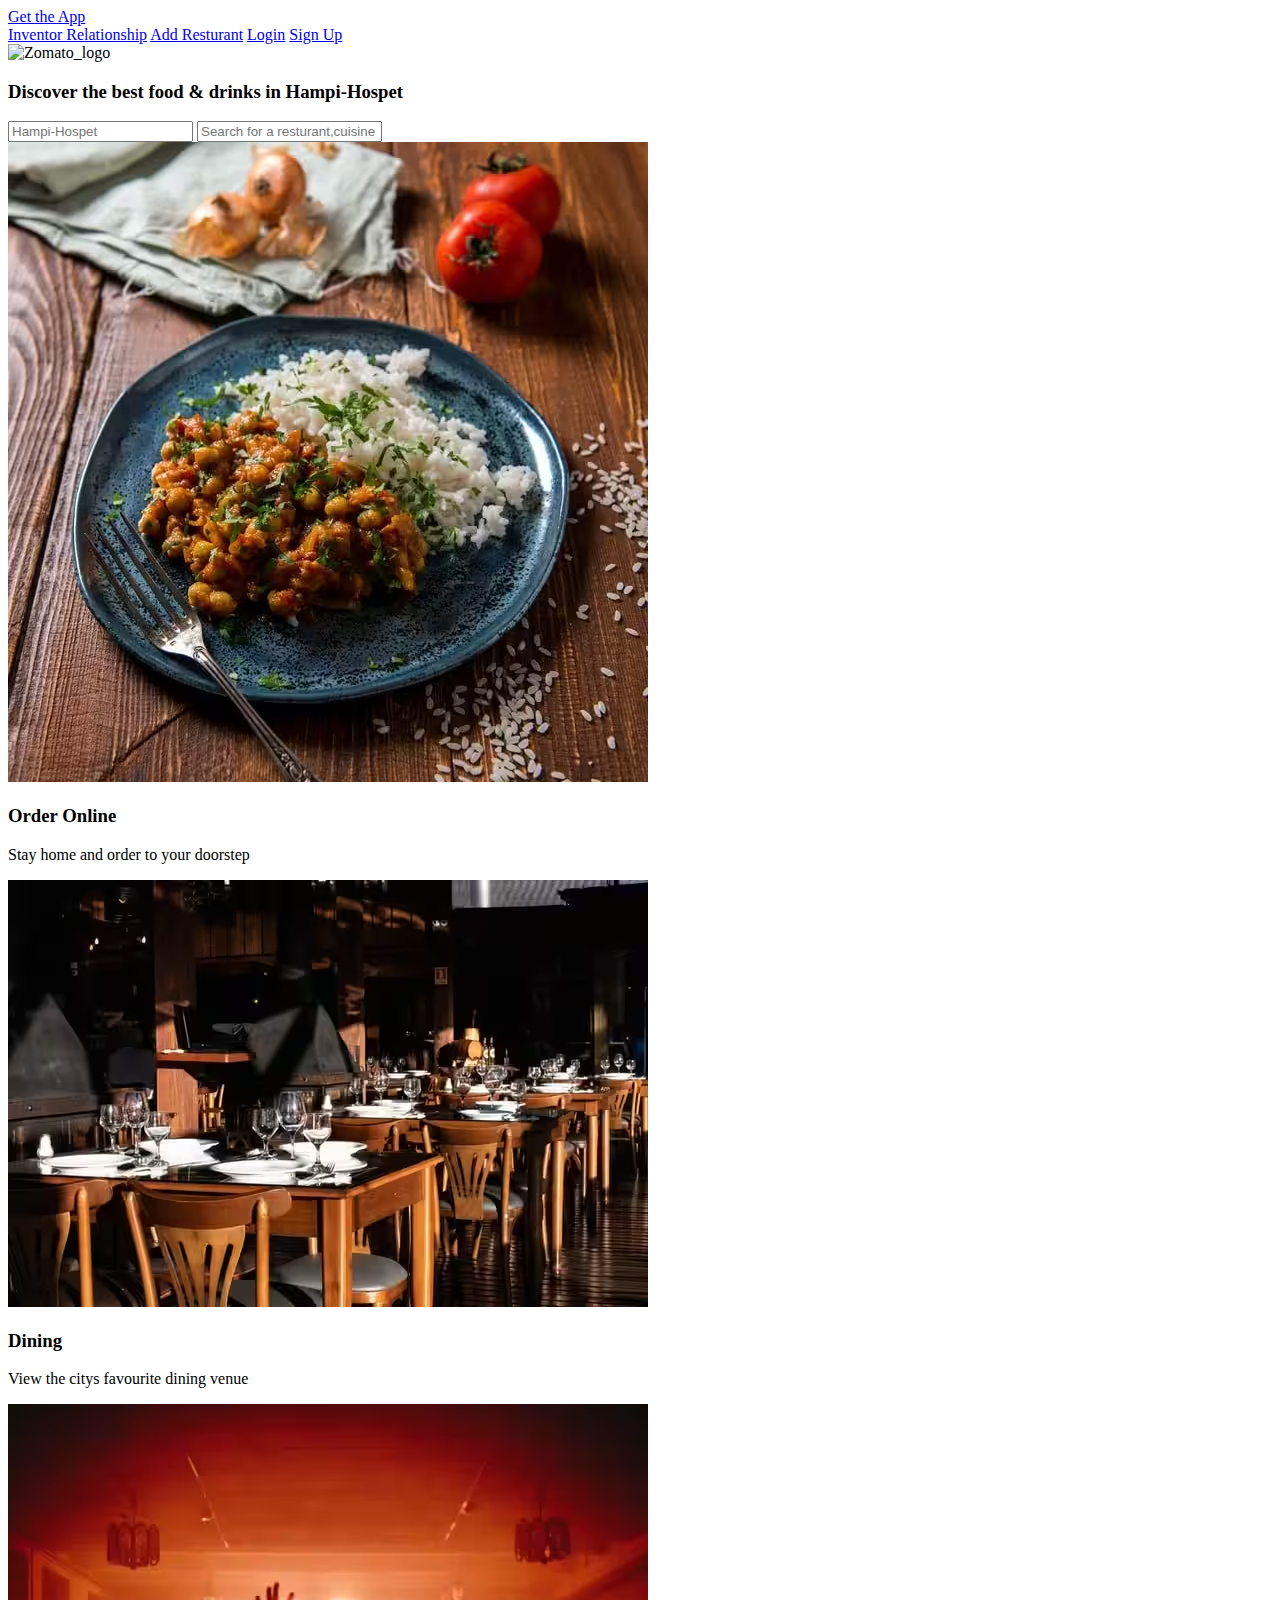
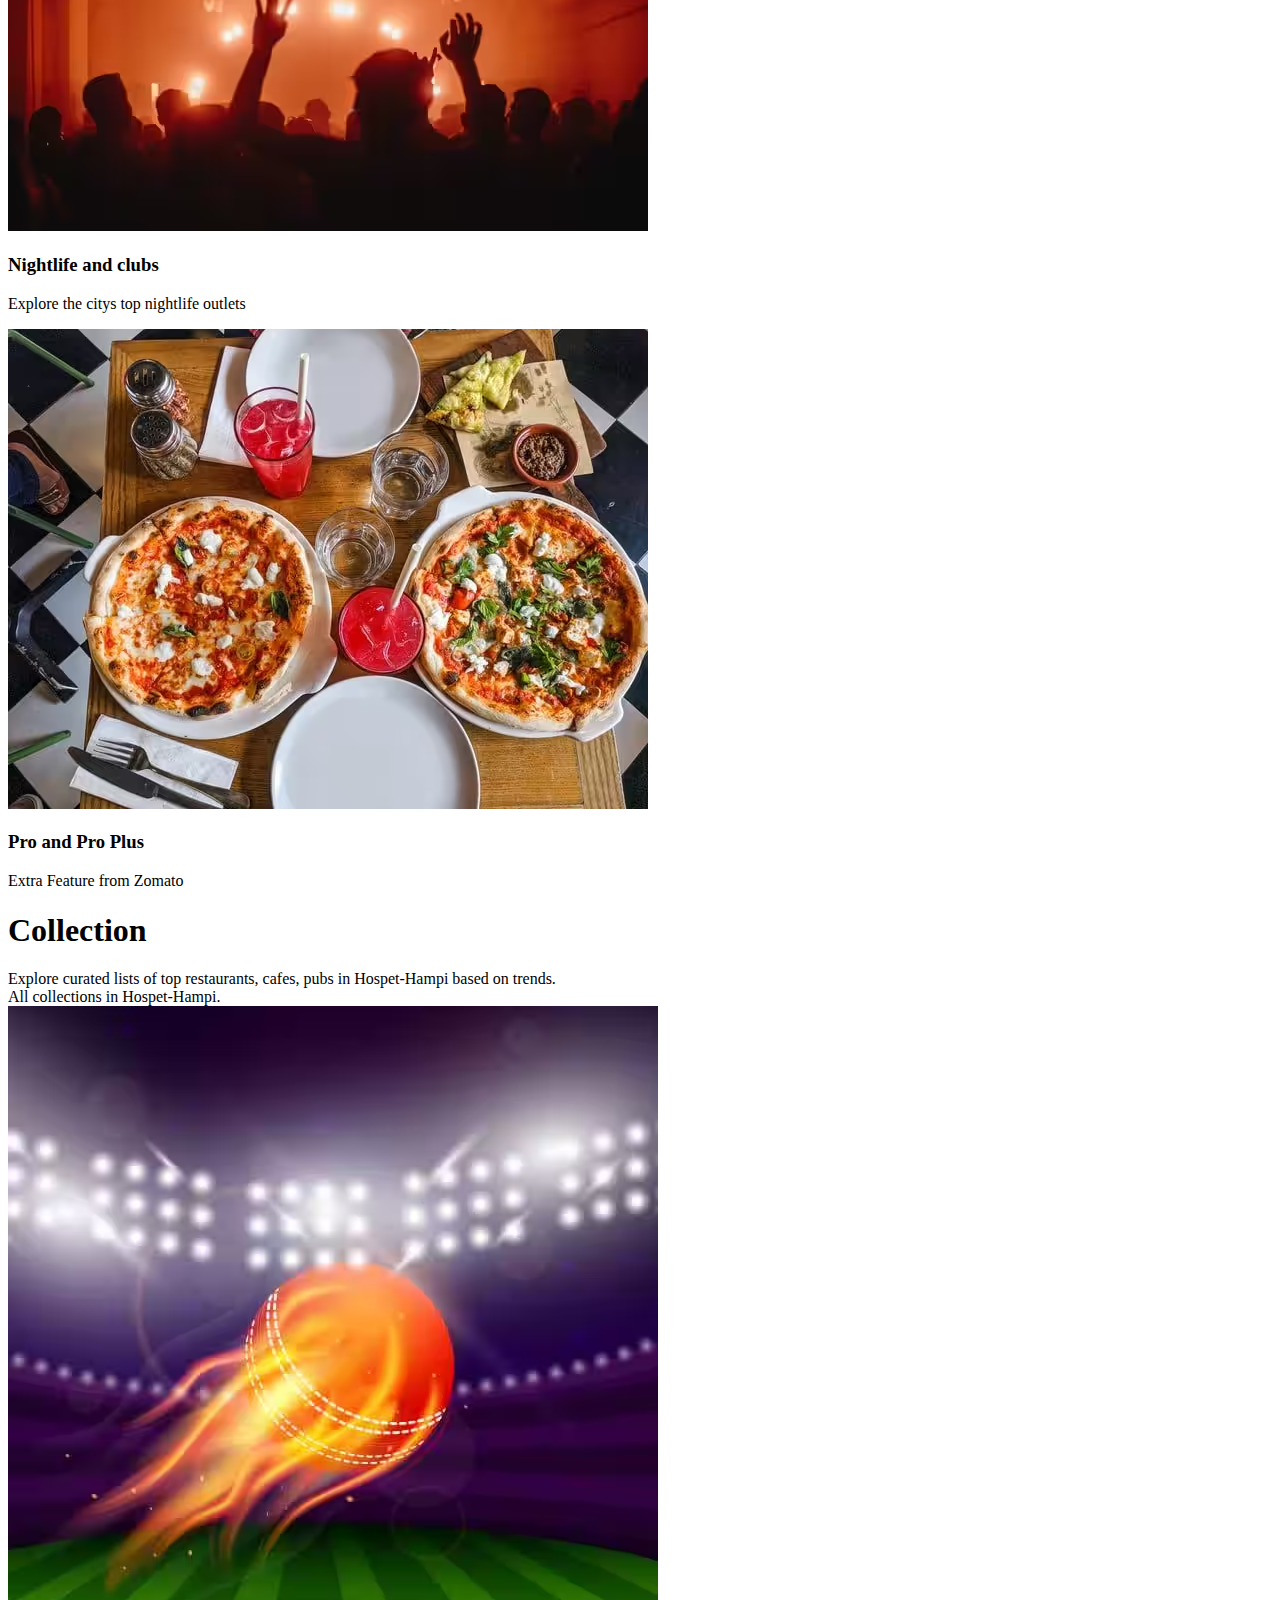
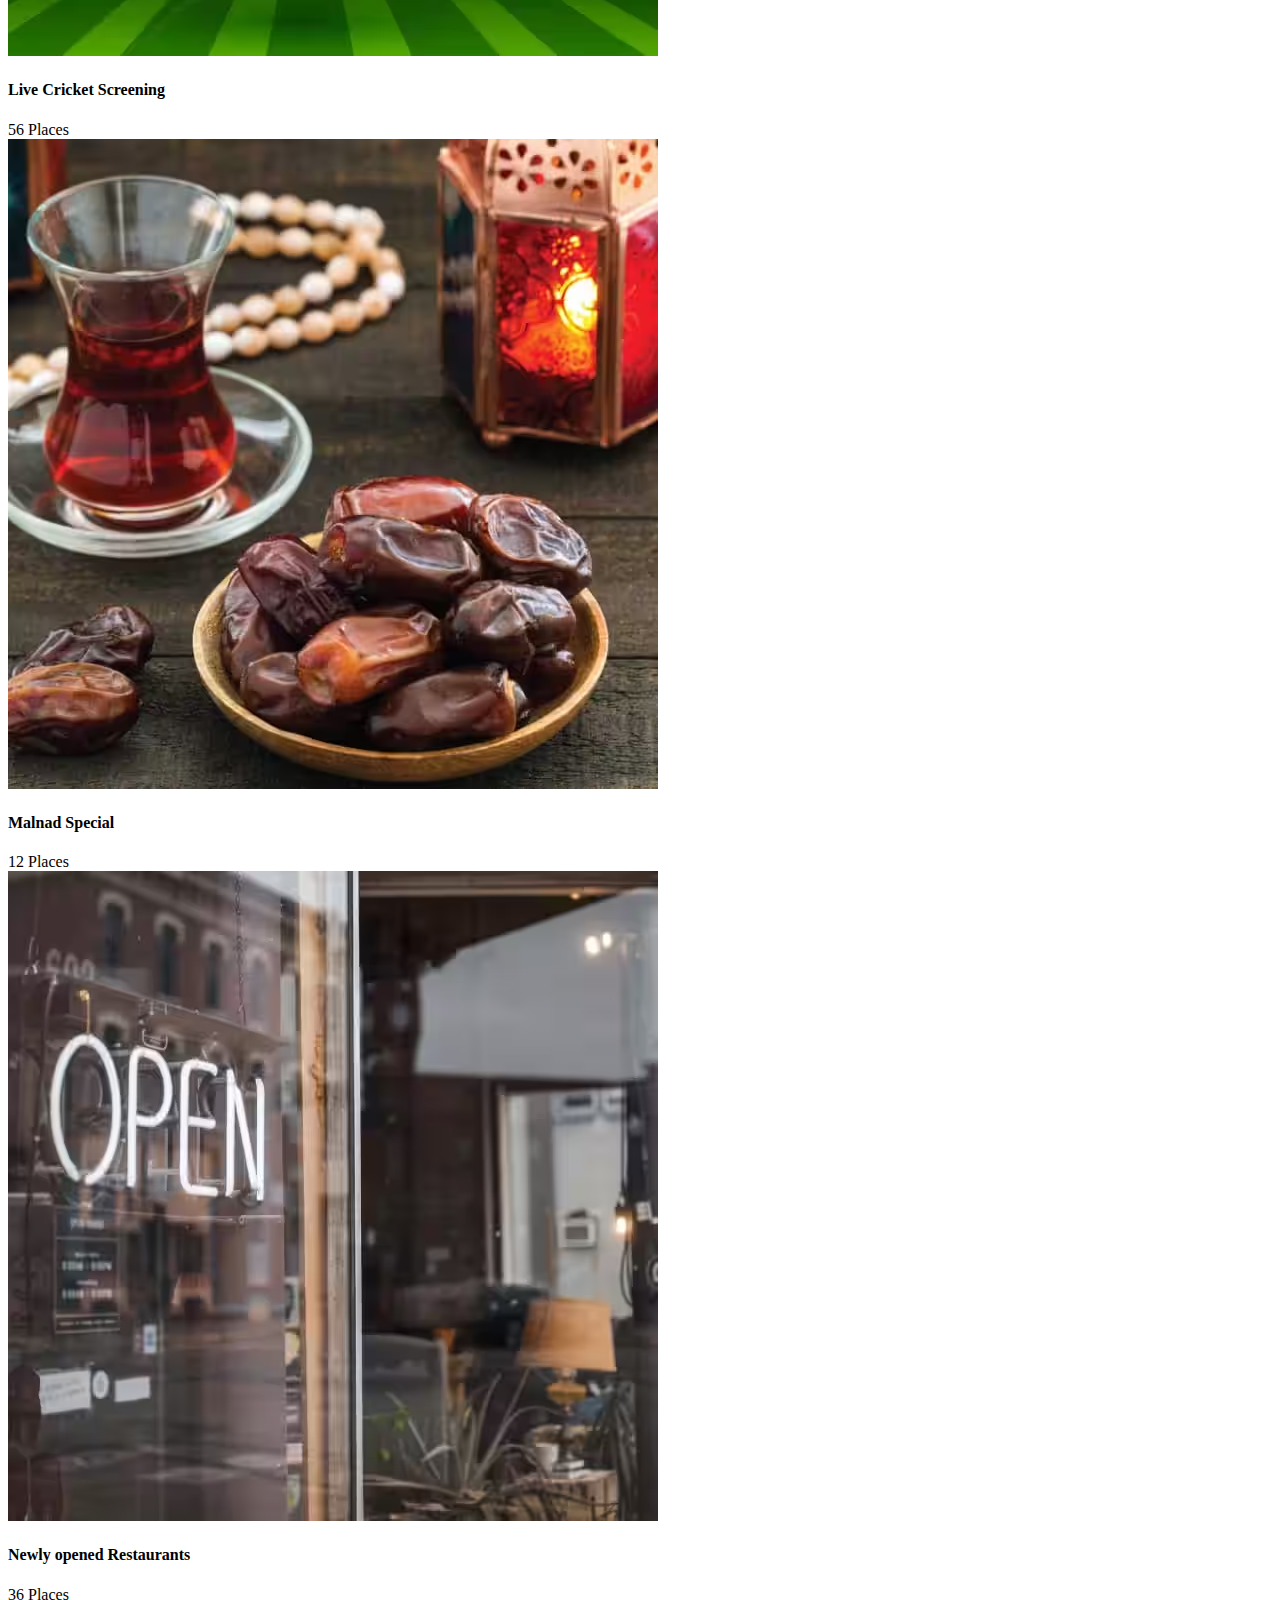
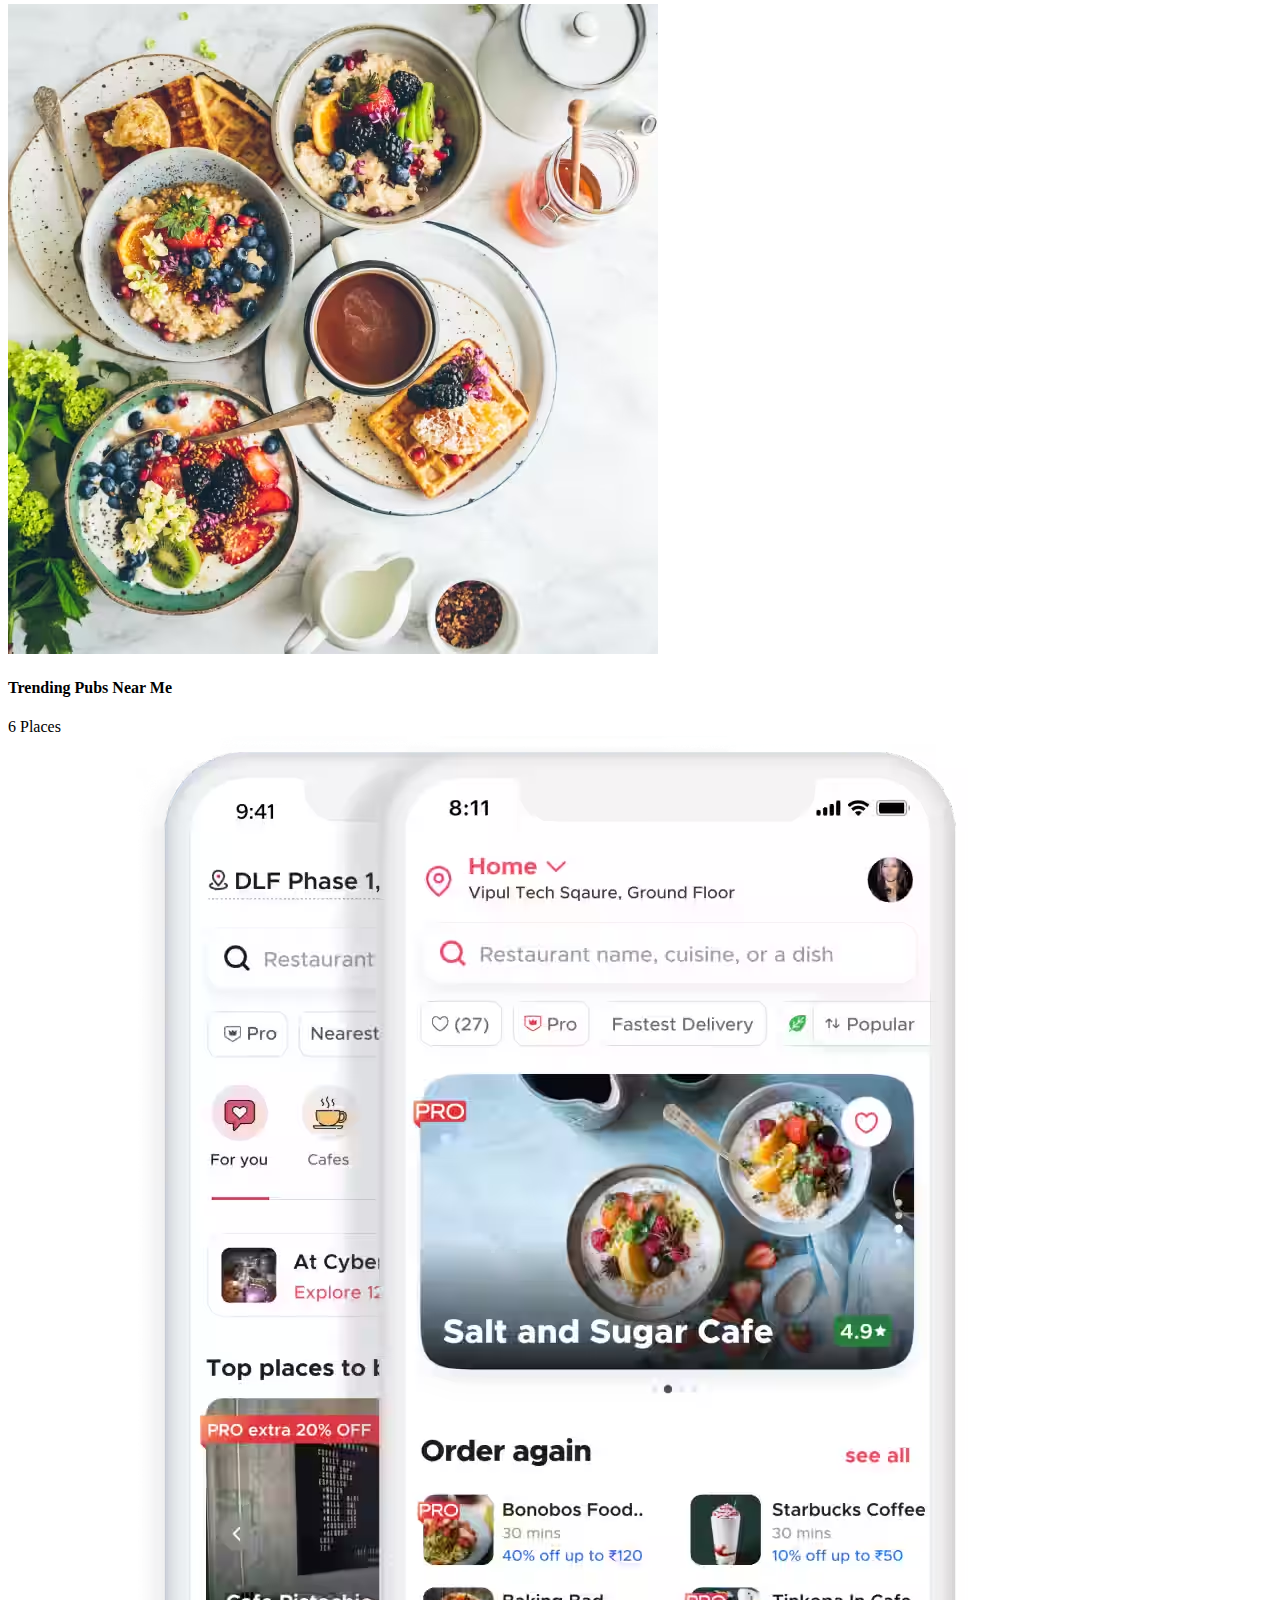
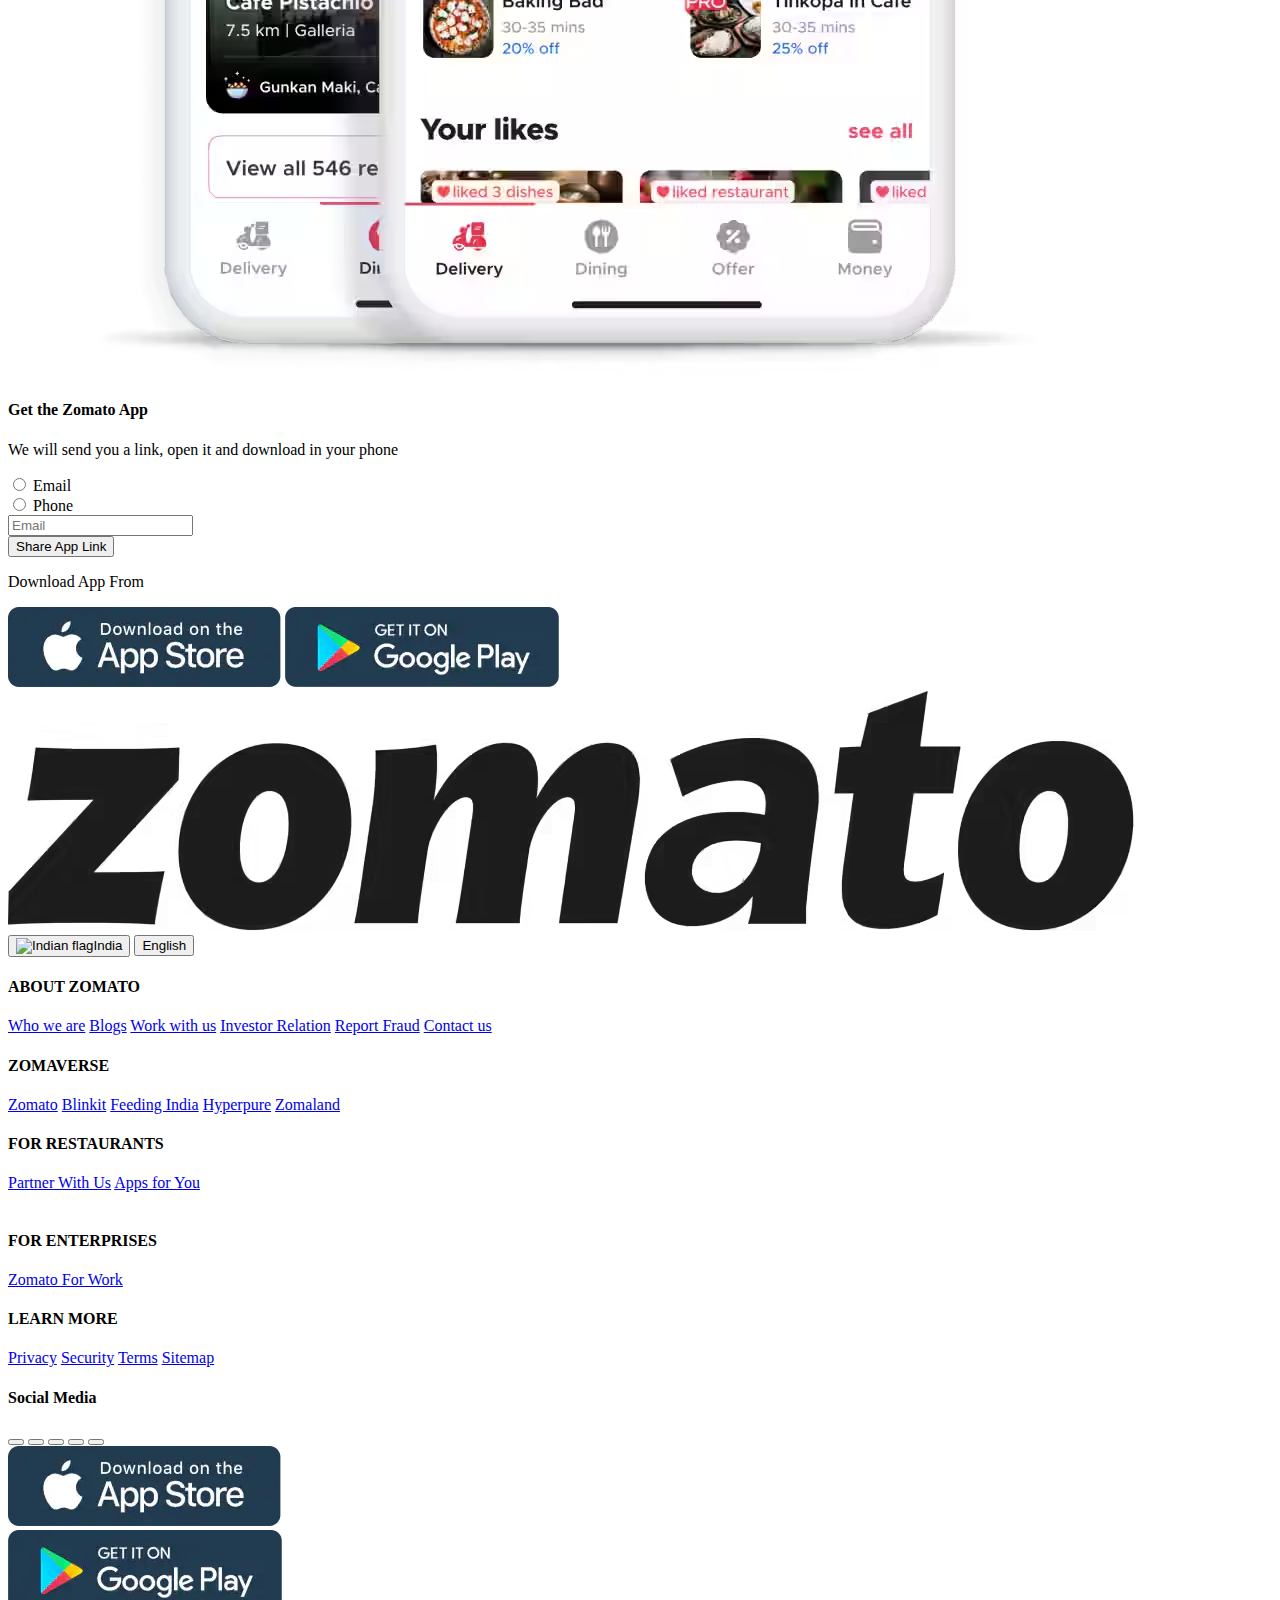
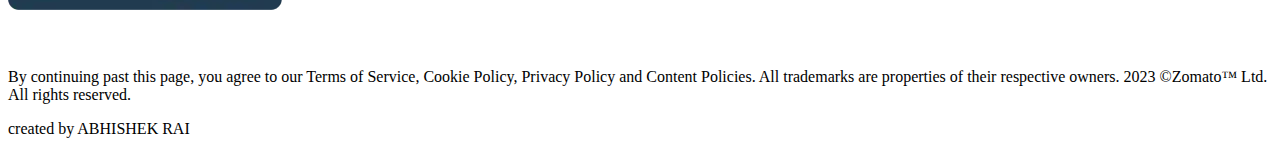
==== zomato project/index.html @ d875ec15 "Add files via upload" ====
<!DOCTYPE html>
<html lang="en">
  <head>
    <meta charset="UTF-8" />
    <meta http-equiv="X-UA-Compatible" content="IE=edge" />
    <meta name="viewport" content="width=device-width, initial-scale=1.0" />

    <!-- Zomato logo in the tab -->
    <link
      rel="icon"
      type="image/x-icon"
      href="https://upload.wikimedia.org/wikipedia/commons/thumb/7/75/Zomato_logo.png/220px-Zomato_logo.png"
    />

    <!-- Font awesome icons -->
    <link
      rel="stylesheet"
      href="https://cdnjs.cloudflare.com/ajax/libs/font-awesome/6.1.1/css/all.min.css"
      integrity="sha512-KfkfwYDsLkIlwQp6LFnl8zNdLGxu9YAA1QvwINks4PhcElQSvqcyVLLD9aMhXd13uQjoXtEKNosOWaZqXgel0g=="
      crossorigin="anonymous"
      referrerpolicy="no-referrer"
    />

    <!-- Poppins font by google fonts -->
    <link rel="preconnect" href="https://fonts.googleapis.com" />
    <link rel="preconnect" href="https://fonts.gstatic.com" crossorigin />
    <link
      href="https://fonts.googleapis.com/css2?family=Poppins:ital,wght@0,100;0,200;0,300;0,400;0,500;0,600;0,700;0,800;0,900;1,100;1,200;1,300;1,400;1,500;1,600;1,700;1,800;1,900&display=swap"
      rel="stylesheet"
    />

    <!-- Importing styles.css -->
    <link rel="stylesheet" href="/styles.css" />

    <!-- Title of the web page -->
    <title>Zomato Landing Page Clone</title>
  </head>
  
  <body>
    
    <!-- Hero section -->
    <section class="hero__section">
      <nav class="navbar">
        <a href="#" class="about_app">Get the App</a>
        <div class="navbar__menu_container">
          <a href="#" class="link">Inventor Relationship</a>
          <a href="#" class="link">Add Resturant</a>
          <a href="#" class="link">Login</a>
          <a href="#" class="link">Sign Up</a>
          <a href="#" class="user__icon"><i class="fa-solid fa-user"></i></a>
        </div>
      </nav>
      <div class="hero__section_container">
        <img src="/images/heroSectionLogo.png" alt="Zomato_logo" class="hero__section_image">
        <h3 class="hero__section_heading">Discover the best food & drinks in Hampi-Hospet</h3>
        <div class="hero__section_input">
          <input class="hero__section_location" type="text" name="" id="" placeholder="Hampi-Hospet">
          <input class="hero__section_search" type="text" name="" id="" placeholder="Search for a resturant,cuisine or a dish" >
        </div>
      </div>
    </section>

    <!-- Offer card -->
    <section class="container__we_offer">
      <div class="container__item">
        <img src="images/item1.png" alt="item1">
        <h3>Order Online</h3>
        <p>Stay home and order to your doorstep</p>
      </div>
      <div class="container__item">
        <img src="images/item2.png" alt="item2">
        <h3>Dining</h3>
        <p>View the citys favourite dining venue</p>
      </div>
      <div class="container__item">
        <img src="images/item3.png" alt="item3">
        <h3>Nightlife and clubs</h3>
        <p>Explore the citys top nightlife outlets</p>
      </div>
      <div class="container__item">
        <img src="images/item4.png" alt="item4">
        <h3>Pro and Pro Plus</h3>
        <p>Extra Feature from Zomato</p>
      </div>
    </section>

    <!-- Collection Section -->
    <section class="collection__container_super">
      <div class="collection__container_heading">
        <h1>Collection</h1>
        <div class="sub_heading">
          <div>Explore curated lists of top restaurants, cafes, pubs in Hospet-Hampi based on trends.</div>
          <div>All collections in Hospet-Hampi.</div>
        </div>
      </div>
      <div class="collection__container">
        <div class="item1">
          <img src="images/collection1.jpg" alt="collection 1" class="overlay">
          <div class="content">
            <h4>Live Cricket Screening</h4>
            <span>56 Places</span>
          </div> 
        </div>
        <div class="item2">
          <img src="images/collection2.jpg" alt="collection2" class="overlay">
          <div class="content">
            <h4>Malnad Special</h4>
            <span>12 Places</span>
          </div>
        </div>
        <div class="item3">
          <img src="images/collection3.jpg" alt="collection3" class="overlay">
          <div class="content">
            <h4>Newly opened Restaurants</h4>
            <span>36 Places</span>
          </div>
        </div>
        <div class="item4">
          <img src="images/collection4.jpg" alt="collection4" class="overlay">
          <div class="content">
            <h4>Trending Pubs Near Me</h4>
            <span>6 Places</span>
          </div>
        </div>
      </div>
    </section>

    <!-- Get The App -->
    <section class="get__app">
      <div class="left">
        <img src="images/mobileBanner.png" alt="Mobile image">
      </div>
      <div class="right">
        <h4>Get the Zomato App</h4>
        <p>We will send you a link, open it and download in your phone</p>
        <div class="radio__button_container">
          <div>
            <input type="radio" id="email" name="download_app">
            <label for="email">Email</label>
          </div>
          <div>
            <input type="radio" id="phone" name="download_app">
            <label for="phone">Phone</label>
          </div>
        </div>
        <div class="input__container">
          <input type="text" placeholder="Email">
        </div>
        <div class="share_app">
          <button>Share App Link</button>
        </div>
        <div class="download_app">
          <p>Download App From</p>
        </div>
        <div class="image">
          <img src="images/appleStore.png" alt="download logo">
          <img src="images/playStore.png" alt="download logo">
        </div>
      </div>
    </section>

    <!-- footer section -->
    <footer class="footer__section">
      <div class="footer__container">
        <div class="footer">
          <img src="images/logo.png" alt="Zomato logo" class="footer_image">
          <div class="footer__contaier_link">
            <button> <img src="https://flagcdn.com/w40/in.png" alt="Indian flag" style="width: 1.5rem;">India</button>
            <button> <i class="fa fa-globe"></i>English</button>
          </div>
        </div>

        <div class="footer__container_section">
          <div class="footer__link">
            <h4>ABOUT ZOMATO</h4>
            <a href="#">Who we are</a>
            <a href="#">Blogs</a>
            <a href="#">Work with us</a>
            <a href="#">Investor Relation</a>
            <a href="#">Report Fraud</a>
            <a href="#">Contact us</a>
          </div>

          <div class="footer__link">
            <h4>ZOMAVERSE</h4>
            <a href="#">Zomato</a>
            <a href="#">Blinkit</a>
            <a href="#">Feeding India</a>
            <a href="#">Hyperpure</a>
            <a href="#">Zomaland</a>
          </div>

          <div class="footer__link">
            <h4>FOR RESTAURANTS</h4>
            <a href="#">Partner With Us</a>
            <a href="#">Apps for You</a>
            <br><br>
            <h4>FOR ENTERPRISES</h4>
            <a href="#">Zomato For Work</a>
          </div>

          <div class="footer__link">
            <h4>LEARN MORE</h4>
            <a href="#">Privacy</a>
            <a href="#">Security</a>
            <a href="#">Terms</a>
            <a href="#">Sitemap</a>
          </div>

          <div class="footer__link">
            <h4>Social Media</h4>
            <div class="section__link_container">
              <button><i class="fa-brands fa-linkedin-in"></i></button>
              <button><i class="fa-brands fa-instagram"></i></button>
              <button><i class="fa-brands fa-twitter"></i></button>
              <button><i class="fa-brands fa-facebook"></i></button>
              <button><i class="fa-brands fa-youtube"></i></button>
            </div>
            <div class="logo__container">
              <div class="logo">
                <img src="images/appleStore.png" alt="Apple logo">
              </div>
              <div class="logo">
                <img src="images/playStore.png" alt="Mobile logo">
              </div>
            </div>
          </div>
        </div>
      </div>
      <br><br><br>
      <footer class="final_footer">
        <span>By continuing past this page, you agree to our Terms of Service, Cookie Policy, Privacy Policy and Content Policies. All trademarks are properties of their respective owners. 2023 &copy;Zomato™ Ltd. All rights reserved.</span>
      </footer>
      <div class="owner">
        <p>created by ABHISHEK RAI</p>
      </div>
    </footer>

  </body>
</html>
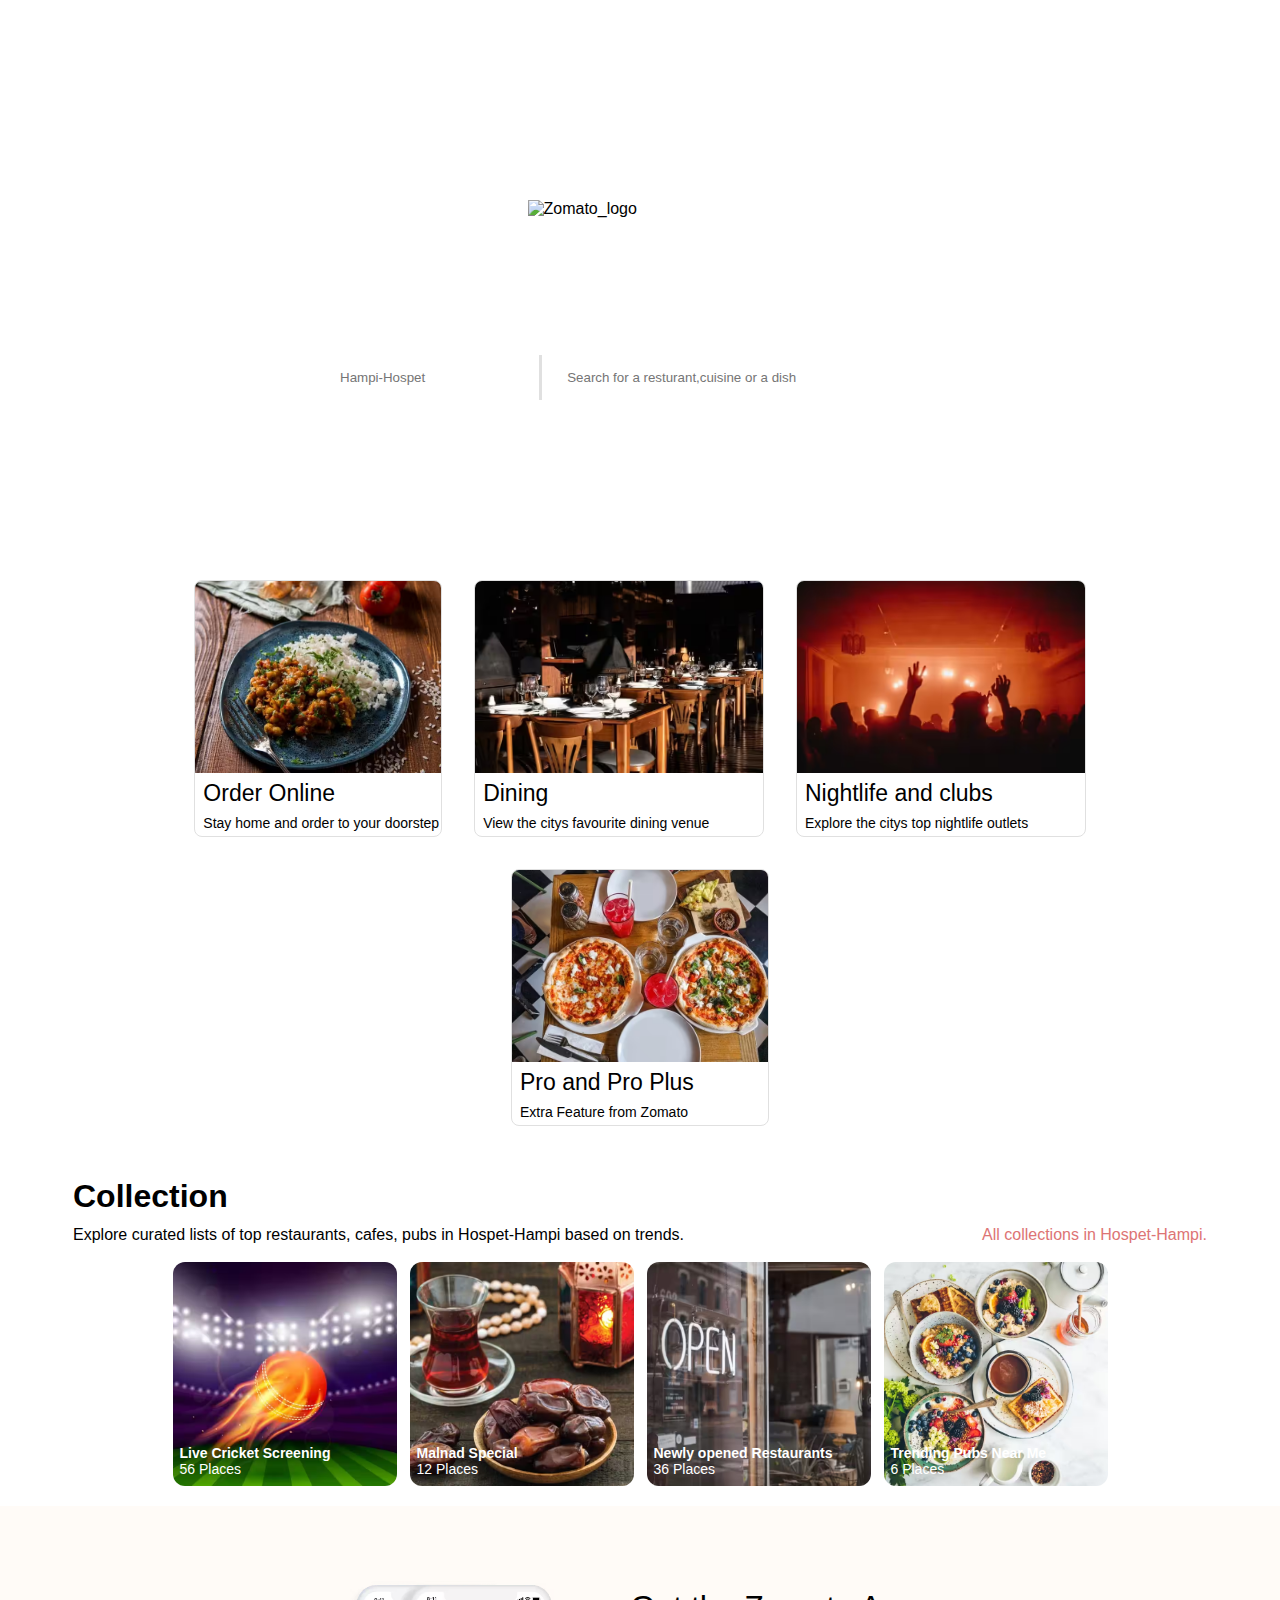
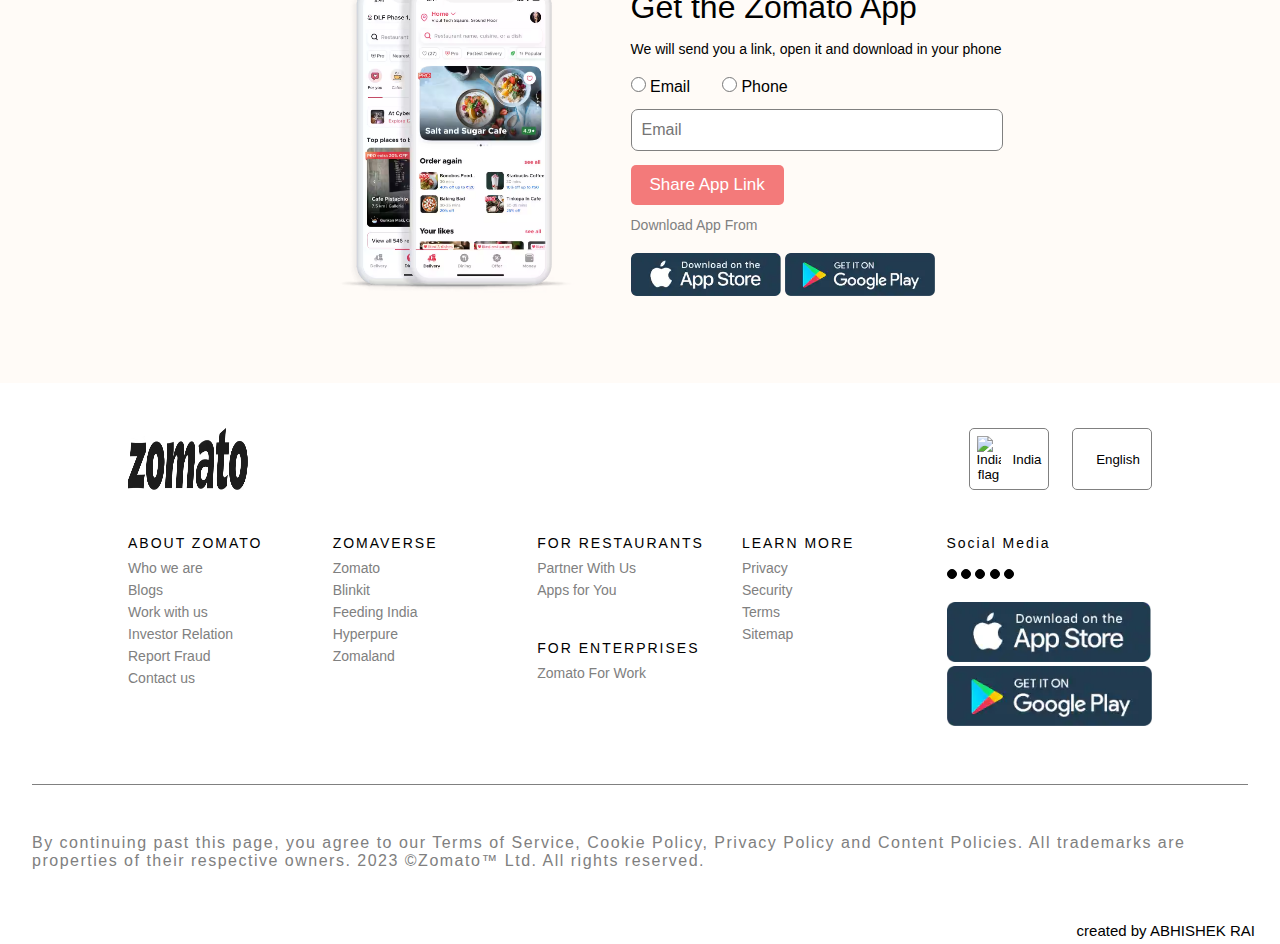
==== commit 9bc302bd: "Update index.html" ====
--- a/zomato project/index.html
+++ b/zomato project/index.html
@@ -30,7 +30,7 @@
     />
 
     <!-- Importing styles.css -->
-    <link rel="stylesheet" href="/styles.css" />
+    <link rel="stylesheet" href="/zomato project/styles.css" />
 
     <!-- Title of the web page -->
     <title>Zomato Landing Page Clone</title>
--- a/zomato project/styles.css
+++ b/zomato project/styles.css
@@ -0,0 +1,479 @@
+*{
+    margin: 0;
+    padding: 0;
+    box-sizing: border-box;
+    font-family:'Lucida Sans', 'Lucida Sans Regular', 'Lucida Grande', 'Lucida Sans Unicode', Geneva, Verdana, sans-serif;
+}
+
+.hero__section{
+    background-image: url(/images/heroSectionBackground.png);
+    height: 60vh;
+    background-size: cover;
+}
+
+.navbar{
+    display: flex;
+    justify-content: space-between;
+    align-items: center;
+    height: 65px;
+    padding: 16px 48px;
+}
+
+.navbar a{
+    text-decoration: none;
+    color: white;
+}
+
+.navbar__menu_container {
+    display: flex;
+    gap: 23px;
+}
+
+.navbar__menu_container .user__icon{
+    height: 25px;
+    width: 25px;
+    border: 1px solid whitesmoke;
+    border-radius: 50%;
+    display: none;
+}
+
+.hero__section_container{
+    display: flex;
+    flex-direction: column;
+    justify-content: center;
+    align-items: center;
+    height: calc(60vh - 65px);
+    gap: 34px;
+}
+
+.hero__section_image{
+    width: 225px;
+    height: 42px;
+}
+
+.hero__section_heading{
+    color: white;
+    font-size: 35px;
+    text-align: center;
+}
+
+.hero__section_input{
+    background-color: white;
+    padding: 5px;
+    display: flex;
+    justify-content: center;
+    align-items: center;
+    width: 50%;
+    border-radius: 13px;
+    gap: 10px;
+}
+
+.hero__section_location, .hero__section_search{
+    padding: 15px;
+    border: none;
+    outline: none;
+}
+
+.hero__section_search{
+    width: 65%;
+}
+
+.hero__section_location{
+    width: 35%;
+    border-right: 3px solid #e0e0e0;
+}
+
+.container__we_offer{
+    display: flex;
+    flex-wrap: wrap;
+    gap: 2rem;
+    justify-content: center;
+    align-items: center;
+    margin: 2.5rem auto;
+    width: 90%;
+}
+
+.container__item{
+    overflow: hidden;
+    border-radius: 8px;
+    border: 1px solid #e0e0e0;
+    transition: all 1 ease-in-out;
+}
+
+.container__item h3,p{
+    padding: 3px 2px 5px 8px;
+}
+
+.container__item p{
+    font-size: 14px;
+}
+
+.container__item h3{
+    font-weight: 14;
+    font-size: 23px;
+}
+
+.container__item img{
+    width: 100%;
+    height: 12rem;
+    object-fit: cover;
+    object-position: center;
+}
+
+.container__item:hover{
+    transform: scale(1.05);
+}
+
+.collection__container_super{
+    width: 90%;
+    margin: 1rem auto;
+}
+
+.collection__container_heading{
+    padding: 12px 9px 18px;
+}
+
+.collection__container_heading .sub_heading{
+    display: flex;
+    justify-content: space-between;
+    align-items: center;
+    gap: 1rem;
+    padding-top: 11px;
+    font-size: 16px;
+    flex-wrap: wrap;
+}
+
+.collection__container_heading .sub_heading :nth-child(2){
+    color: rgb(221, 116, 116);
+}
+
+.collection__container{
+    display: flex;
+    justify-content: center;
+    align-items: center;
+    flex-wrap: wrap;
+    gap: 13px;
+}
+
+.collection__container img{
+    height: 14rem;
+    border-radius: 12px;
+}
+
+.collection__container .item1{
+    position: relative;
+}
+
+.collection__container .item2{
+    position: relative;
+}
+
+.collection__container .item3{
+    position: relative;
+}
+
+.collection__container .item4{
+    position: relative;
+}
+
+.collection__container .item1 .content{
+    position: absolute;
+    top: 176px;
+    padding: 7px;
+    font-size: 14px;
+    color: white;
+}
+
+.collection__container .item2 .content{
+    position: absolute;
+    top: 176px;
+    padding: 7px;
+    font-size: 14px;
+    color: white;
+}
+
+.collection__container .item3 .content{
+    position: absolute;
+    top: 176px;
+    padding: 7px;
+    font-size: 14px;
+    color: white;
+}
+
+.collection__container .item4 .content{
+    position: absolute;
+    top: 176px;
+    padding: 7px;
+    font-size: 14px;
+    color: white;
+}
+
+/* .item4 .overlay{
+    background: linear-gradient(0deg, rgba(0,0,0,1) 0%, rgba(0,0,0,0.97) 0%, rgba(0,0,0,0.78) 89%); 
+    background: linear-gradient(rgb(0,0,0));
+} */
+
+.get__app{
+    width: 100%;
+    height: 2%;
+    display: flex;
+    justify-content: center;
+    align-items: center;
+    background-color: rgb(255,251,247);
+    flex-wrap: wrap;
+    gap: 1.5rem;
+}
+
+.get__app .left{
+    display: flex;
+}
+
+.get__app .left img{
+    display: flex;
+    flex: 2;
+    width: 330px;
+    height: 477px;
+    padding-top: 75px;
+    padding-bottom: 90px;
+    padding-left: 56px;
+    justify-content: center;
+    align-items: center;
+}
+
+.get__app .right{
+    padding: 0px 15px;
+}
+
+.get__app .right h4{
+    font-size: 32px;
+    font-weight: lighter;
+    padding-bottom: 12px;
+}
+
+.get__app .right p{
+    font-size: 14px;
+    padding-left: 0px;
+    padding-bottom: 20px;
+}
+
+.get__app .right .radio__button_container{
+    display: flex;
+    gap: 2rem;
+    align-items: center;
+    padding-bottom: 13px;
+}
+
+.get__app .right .radio__button_container div input{
+    accent-color: rgb(239, 79, 95);
+    height: 15px;
+    width: 15px;
+}
+
+.get__app .right .input__container{
+    padding-bottom: 14px;
+}
+
+.get__app .right .input__container input{
+    padding: 11px 10px;
+    outline: none;
+    width: 100%;
+    border: 1.5px solid grey;
+    border-radius: 7px;
+    font-size: 16px;
+}
+
+.get__app .right .share_app button{
+    border: none;
+    color: white;
+    background-color: rgb(243, 122, 122);
+    border-radius: 5px;
+    cursor: pointer;
+    padding: 10px 19px;
+    font-size: 17px;
+}
+
+.get__app .right .download_app{
+    padding-top: 9px;
+    color: grey;
+}
+
+.get__app .right .image img{
+    width: 150px;
+}
+
+.footer__container{
+    width: 80%;
+    margin: auto;
+    padding-top: 45px;
+}
+
+.footer__container .footer{
+    display: flex;
+    justify-content: space-between;
+    flex-wrap: wrap;
+    padding-bottom: 45px;
+}
+
+.footer__container .footer .footer_image{
+    width: 7.5rem;
+}
+
+.footer__container .footer .footer__contaier_link{
+    display: flex;
+    gap: 23px;
+}
+
+.footer__container .footer .footer__contaier_link button{
+    padding: 7px;
+    border: 1px solid grey;
+    border-radius: 5px;
+    cursor: pointer;
+    background-color: white;
+    display: flex;
+    justify-content: center;
+    align-items: center;
+    width: 5rem;
+    gap: 12px;
+}
+
+.footer__container_section{
+    display: grid;
+    grid-template-columns: repeat(5,1fr);
+    column-gap: 34px;
+}
+
+.footer__container_section .footer__link h4{
+    font-weight: 5;
+    letter-spacing: 2px;
+    padding-bottom: 9px;
+    font-size: 14px;
+}
+
+.footer__container_section .footer__link a{
+    display: flex;
+    flex-direction: column;
+    color: grey;
+    font-size: 14px;
+    text-decoration: none;
+    padding-bottom: 6px;
+}
+
+.footer__container_section .footer__link a:hover{
+    color: black;
+}
+
+.footer__container_section .footer__link .section__link_container button{
+    background-color: black;
+    color: white;
+    padding: 4px;
+    border: 1px solid black;
+    border-radius: 50%;
+}
+
+.footer__link .logo__container{
+    padding-top: 23px;
+}
+
+.footer__link .logo__container .logo img{
+    height: 60px;
+}
+
+.footer__section .final_footer{
+    border-top: 1px solid grey;
+    width: 95%;
+    height: 15vh;
+    margin: auto;
+    display: flex;
+    flex-wrap: wrap;
+    align-items: center;
+}
+
+.footer__section .final_footer span{
+    color: grey;
+    letter-spacing: 1.5px;
+    font-size: 16px;
+}
+
+.footer__section .owner p{
+    display: flex;
+    flex-wrap: wrap;
+    align-items: center;
+    flex-direction: row-reverse;
+    padding-right: 25px;
+    font-size: 15px;
+}
+
+@media only screen and (max-width:790px){
+    .footer__container_section{
+        grid-template-columns:repeat(4, 1fr);
+    } 
+}
+
+@media only screen and (max-width:745px){
+    .get__app .left img{
+        padding: 75px 15px 19px 15px;
+    } 
+}
+
+@media only screen and (max-width:680px){
+    .footer__container_section{
+        grid-template-columns:repeat(3, 1fr);
+    } 
+}
+
+@media only screen and (max-width:600px){
+    .hero__section_container .hero__section_input{
+        width: 80%;
+        margin: auto;
+    }
+    .navbar__menu_container .link{
+        display: none;
+    }
+    .navbar__menu_container .user__icon{
+        display: flex;
+        justify-content: center;
+        align-items: center;
+    }
+    .footer__container_section{
+        grid-template-columns:repeat(2, 1fr);
+        column-gap: 9px;
+        row-gap: 23px;
+    }
+}
+
+@media only screen and (max-width:530px){
+    .footer__section .final_footer span{
+        letter-spacing: 0px;
+        font-size: 13px;
+    }
+    .footer__section .owner p{
+        font-size: 16px;
+    }
+}
+
+@media only screen and (max-width:400px){
+    .hero__section .navbar{
+        padding-bottom: 45px;
+        padding-top: 30px;
+    }
+    .hero__section .hero__section_container img{
+        width: 179px;
+        height: 32px;
+    }
+    .hero__section .hero__section_container h3{
+        font-size: 28px;
+    }
+    .hero__section .hero__section_container .hero__section_input{
+        width: 80%;
+    }
+    .footer__container_section{
+        grid-template-columns:repeat(1, 1fr);
+    } 
+}
+
+@media only screen and (max-width:393px){
+    .footer__container .footer img{
+        padding-bottom: 12px;
+    } 
+}
+
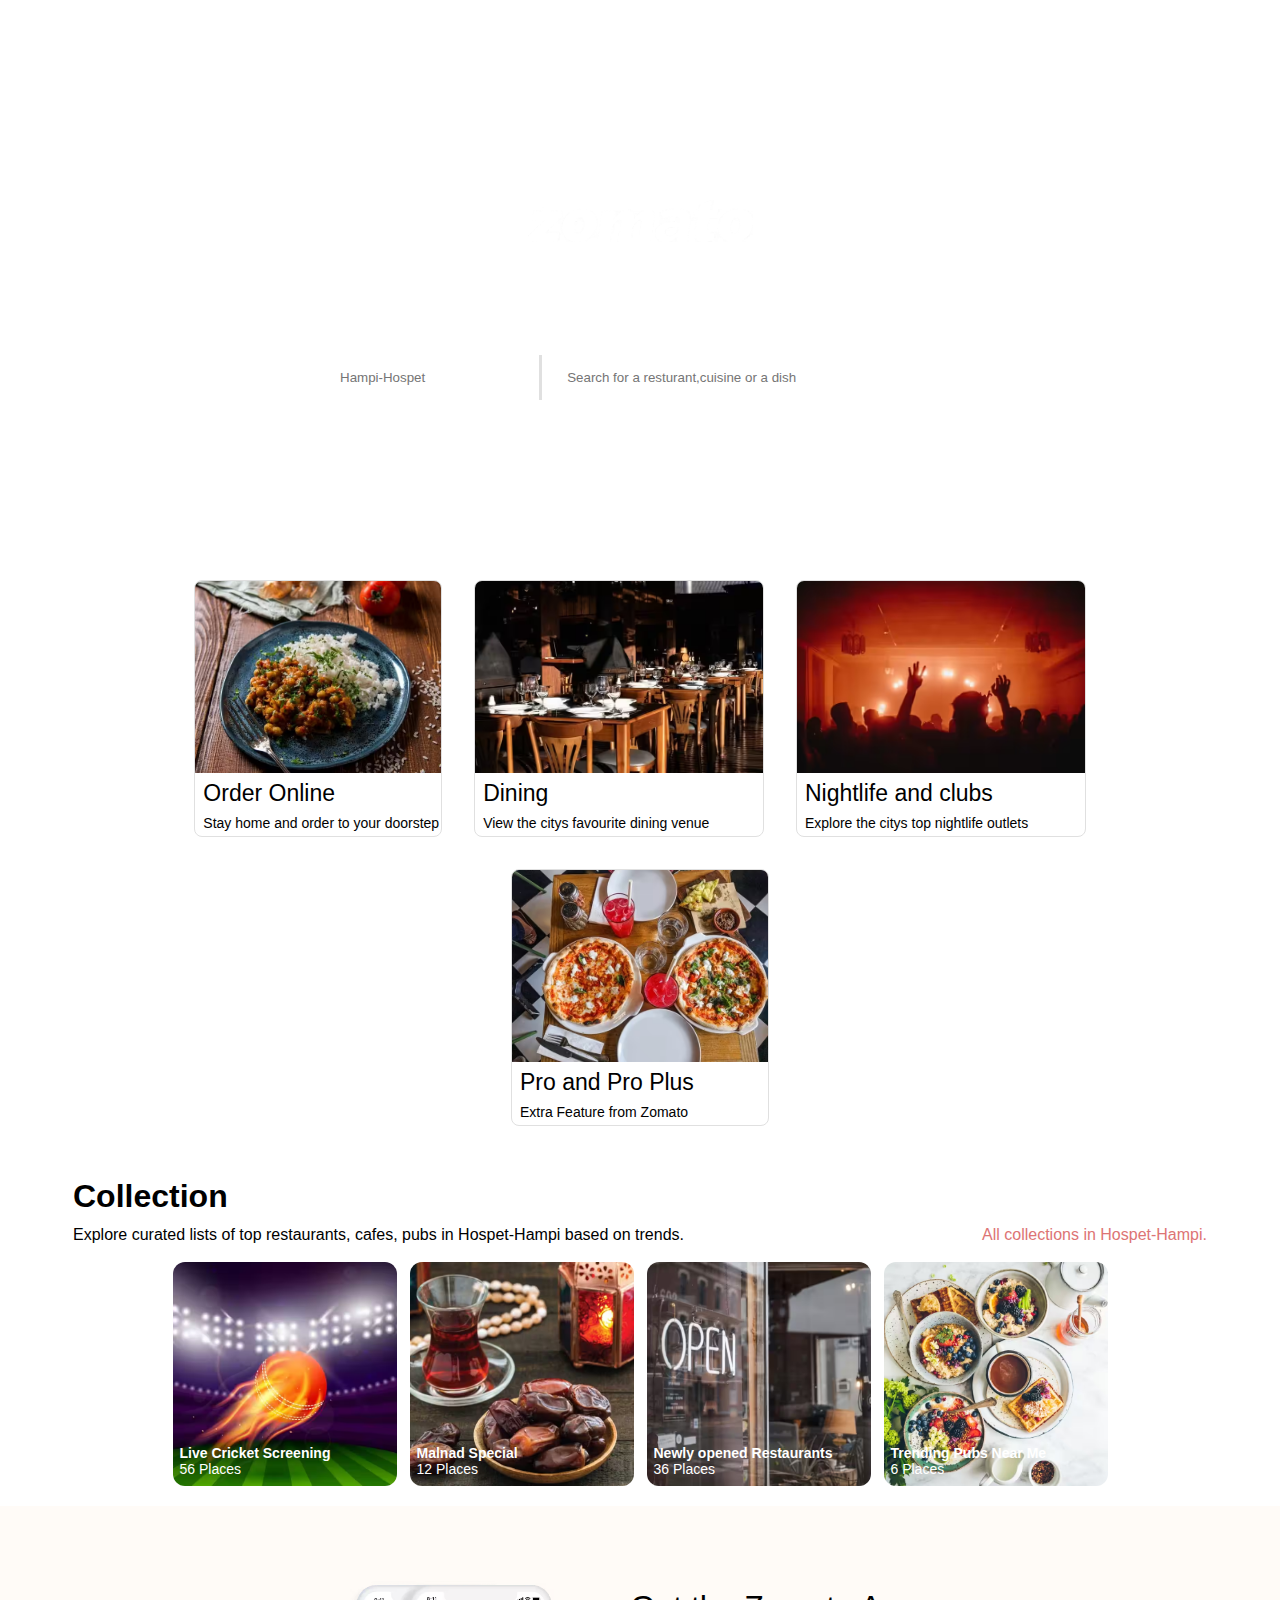
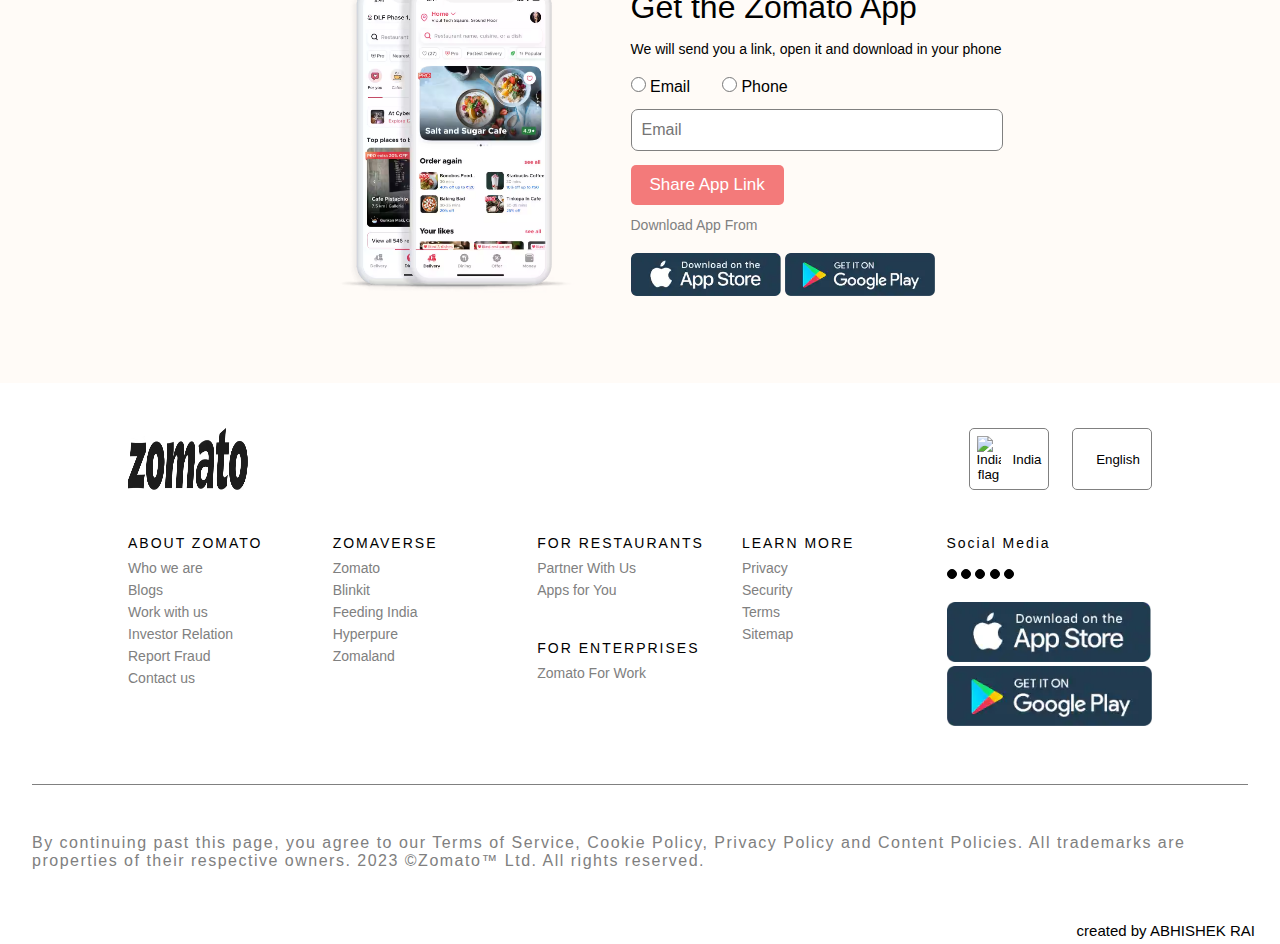
==== commit d7a1272b: "Update index.html" ====
--- a/zomato project/index.html
+++ b/zomato project/index.html
@@ -51,7 +51,7 @@
         </div>
       </nav>
       <div class="hero__section_container">
-        <img src="/images/heroSectionLogo.png" alt="Zomato_logo" class="hero__section_image">
+        <img src="/zomato project/images/heroSectionLogo.png" alt="Zomato_logo" class="hero__section_image">
         <h3 class="hero__section_heading">Discover the best food & drinks in Hampi-Hospet</h3>
         <div class="hero__section_input">
           <input class="hero__section_location" type="text" name="" id="" placeholder="Hampi-Hospet">
--- a/zomato project/styles.css
+++ b/zomato project/styles.css
@@ -6,7 +6,7 @@
 }
 
 .hero__section{
-    background-image: url(/images/heroSectionBackground.png);
+    background-image: url(/zomato project/images/heroSectionBackground.png);
     height: 60vh;
     background-size: cover;
 }
